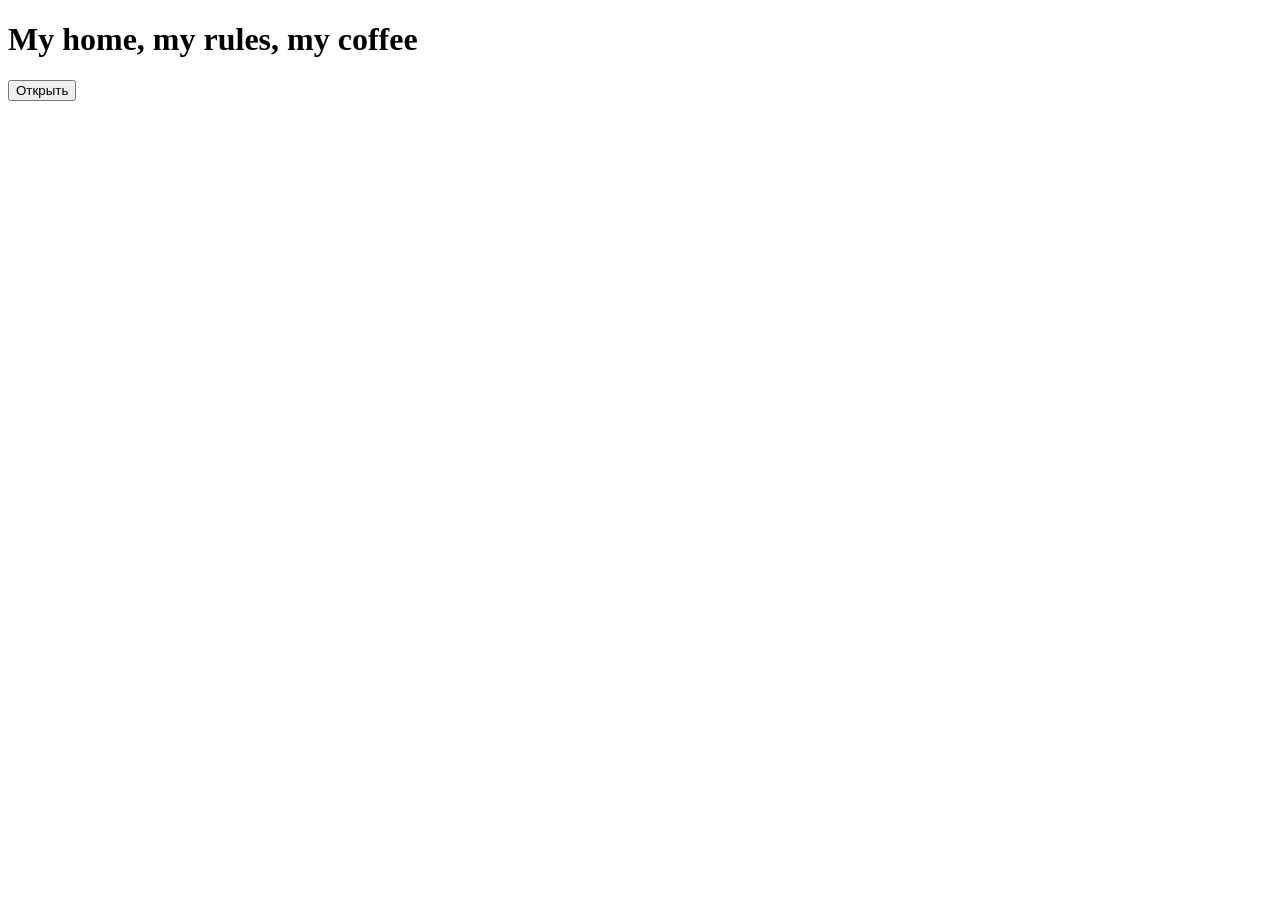
==== web.html @ f2970588 "кнопочка" ====
<!DOCTYPE html>
<html lang="en">
<head>
    <meta charset="UTF-8">
    <meta name="viewport" content="width=device-width, initial-scale=1.0">
    <title>My home, my rules, my coffee</title>
</head>
<body>
    <h1>My home, my rules, my coffee</h1>
    <div class="card" style="min-height: auto;">
        <dialog id="1">
            <p>Всплывающее окно</p>
            <button id="close">Закрыть</button>
        </dialog>
        <button id="open">Открыть</button>
        <script>
            const dialog = document.getElementById('1');
            document.getElementById('open').addEventListener('click', () => dialog.showModal());
            document.getElementById('close').addEventListener('click', () => dialog.close());
        </script>
    </div>
</body>
</html>
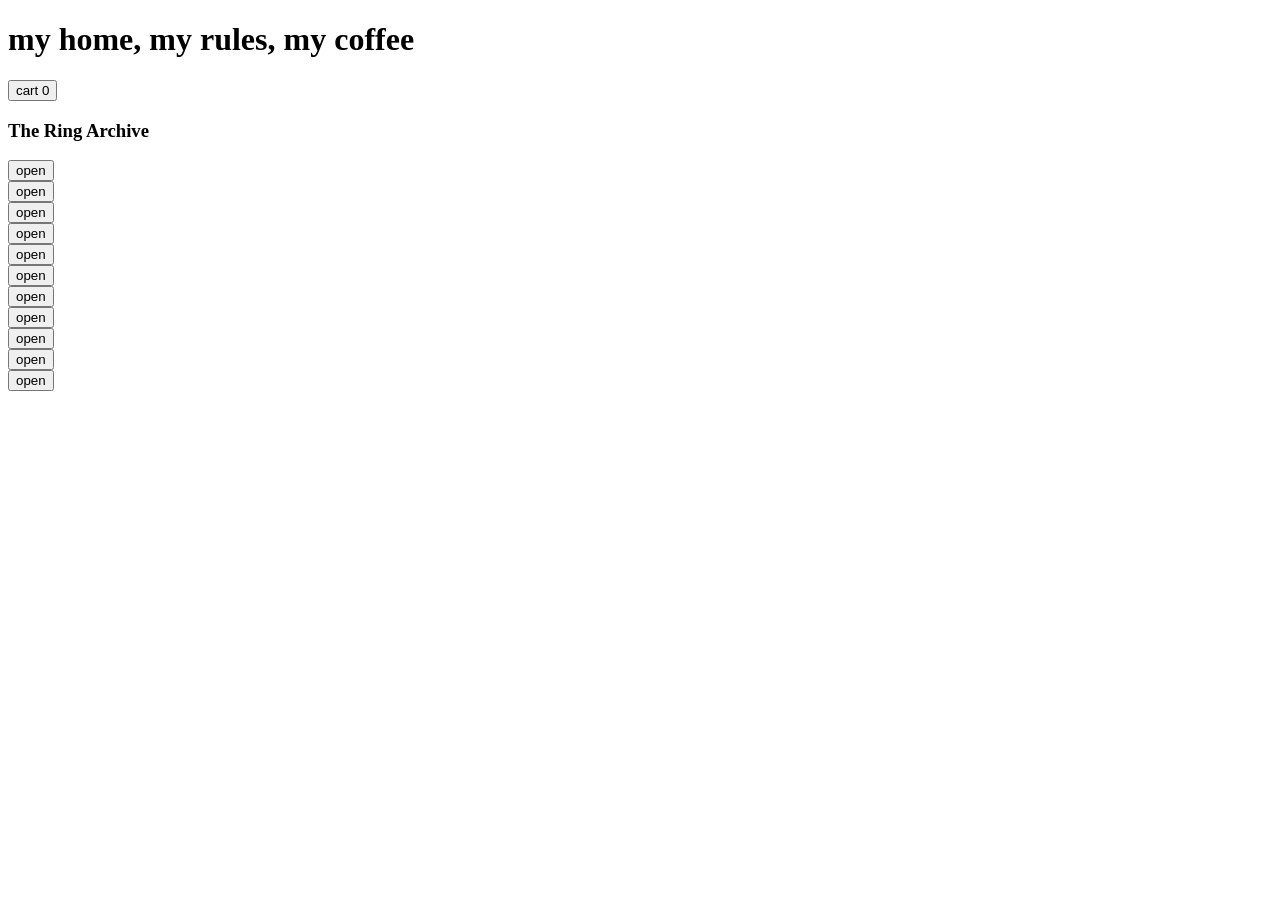
==== commit 32f07d47: "11 карточек товара + функционал открытия и закрытия в script.js" ====
--- a/web.html
+++ b/web.html
@@ -3,21 +3,149 @@
 <head>
     <meta charset="UTF-8">
     <meta name="viewport" content="width=device-width, initial-scale=1.0">
-    <title>My home, my rules, my coffee</title>
+    <title>my home, my rules, my coffee</title>
 </head>
 <body>
-    <h1>My home, my rules, my coffee</h1>
-    <div class="card" style="min-height: auto;">
-        <dialog id="1">
-            <p>Всплывающее окно</p>
-            <button id="close">Закрыть</button>
-        </dialog>
-        <button id="open">Открыть</button>
-        <script>
-            const dialog = document.getElementById('1');
-            document.getElementById('open').addEventListener('click', () => dialog.showModal());
-            document.getElementById('close').addEventListener('click', () => dialog.close());
-        </script>
-    </div>
+    <header>
+        <h1>my home, my rules, my coffee</h1>
+        <button class="header_CartButton" type="button" id="openCartButton">
+            cart <span class="header_CartCount" id="CartCount">0</span>
+        </button>
+    </header>
+    <main class="catalog">
+        <article class="card" style="min-height: auto;">
+            <h3>The Ring Archive</h3>
+            <dialog id="1">
+                <h3>The Ring Archive</h3>
+                <p>A set of 12 large‑format matte sheets with newspaper‑style graphics.</p>
+                <button class="close" type="button">close</button>
+            </dialog>
+            <button class="open">open</button>
+        </article>
+        <article class="card" style="min-height: auto;">
+            <dialog id="2">
+                <h3>Ceramic tiles</h3>
+                <p>Ceramic tiles with traditional ethnic patterns in terracotta, azure, and coffee shades.</p>
+                <button class="close">close</button>
+            </dialog>
+            <button class="open">open</button>
+        </article>
+        <article class="card" style="min-height: auto;">
+            <dialog id="3">
+                <h3>Desk lamp Robi</h3>
+                <!-- https://seletti.ru/product/nastolnaya-lampa-robi-09020 -->
+                <p>Personal reflections, doubts, and hesitations inherent in human nature become tangible and real. The light from the lamp creates a bright aura around the body’s outline, so perfect that it seems alive.</p>
+                <button class="close">close</button>
+            </dialog>
+            <button class="open">open</button>
+        </article>
+        <article class="card" style="min-height: auto;">
+            <dialog id="4">
+                <h3>Smart LED</h3>
+                <!-- https://store.yeelight.com/blogs/everything-about-lights/android-central-yeelight-now-makes-nanoleaf-style-led-light-panels-and-theyre-just-99 -->
+                <p>Transform your space into a living cinematic scene with these modular Smart LED Light Panels. Designed for complete creative control, these interlocking panels easily affix to your wall in any custom configuration.</p>
+                <button class="close">close</button>
+            </dialog>
+            <button class="open">open</button>
+        </article>
+        <article class="card" style="min-height: auto;">
+            <dialog id="5">
+                <h3>Tereo Tall Vase</h3>
+                <!-- https://fermliving.com/products/tereo-tall-vase-h27-off-white-speckle -->
+                <p>The Tereo Vase is made from ceramic with hand-shaped openings edged with a texture that recalls torn paper. Drawn from the principles of Ikebana, it is designed to hold individual stems in deliberate compositions – a vessel for flowers that holds its own when left empty.</p>
+                <button class="close">close</button>
+            </dialog>
+            <button class="open">open</button>
+        </article>
+        <article class="card" style="min-height: auto;">
+            <dialog id="6">
+                <h3>Flow Jug</h3>
+                <!-- https://fermliving.com/products/flow-jug-black -->
+                <p>Flow is a series of perfectly imperfect tableware made to modern sensibilities using traditional craftsmanship techniques. All the items are detailed with a semi-matte glaze for a unique expression. The simple, clean lines of the jug are offset with a distinctive elongated handle that makes a strong style statement on any table setting.</p>
+                <button class="close">close</button>
+            </dialog>
+            <button class="open">open</button>
+        </article>
+        <article class="card" style="min-height: auto;">
+            <dialog id="7">
+                <h3>4 Large Gobelets | Winter Set</h3>
+                <!-- https://www.maisonbalzac.com/products/4-gobelets -->
+                <p>These four drinking tumblers are each hand crafted from a mix of teal, azure, green and clear borosilicate glass. A timeless design for everyday and special occasions alike, each tumbler adds extraordinary pleasure to the simple act of sipping your favourite drink.</p>
+                <button class="close">close</button>
+            </dialog>
+            <button class="open">open</button>
+        </article>
+        <article class="card" style="min-height: auto;">
+            <dialog id="8">
+                <h3>Flow Bowl - Small</h3> <!--Black-->
+                <!-- https://fermliving.com/products/flow-bowl-black-small -->
+                <p>Flow is a series of perfectly imperfect tableware made to modern sensibilities using traditional craftsmanship techniques. All the items are detailed with a semi-matte glaze for a unique expression. This small bowl is as perfect for serving snacks or desserts, as it is used as a catch-all on a desk or dressing table for small items such as keys or jewellery. </p>
+                <button class="close">close</button>
+            </dialog>
+            <button class="open">open</button>
+        </article>
+        <article class="card" style="min-height: auto;">
+            <dialog id="9">
+                <h3>Flow Bowl - Small</h3> <!--White-->
+                <!-- https://fermliving.com/products/flow-bowl-off-white-speckle-small -->
+                <p>Flow is a series of perfectly imperfect tableware made to modern sensibilities using traditional craftsmanship techniques. All the items are glazed to achieve a unique expression. This small bowl is as perfect for serving snacks or desserts, as it is used as a catch-all on a desk or dressing table for small items such as keys or jewellery.</p>
+                <button class="close">close</button>
+            </dialog>
+            <button class="open">open</button>
+        </article>
+        <article class="card" style="min-height: auto;">
+            <dialog id="10">
+                <h3>Deep Sekki Bowl</h3>
+                <!-- https://lab-des.com/catalog/chashi-i-miski/tarelka-glubokaya-sekki-bowl/ -->
+                <p>The deep Ferm Living Sekki Bowl reinterprets the design of traditional Japanese ceramic tableware. The simple, rounded shape of the bowl makes it a versatile item suitable for both everyday and festive table settings. The stable base creates the impression that the bowl is floating above the table.</p>
+                <button class="close">close</button>
+            </dialog>
+            <button class="open">open</button>
+        </article>
+        <article class="card" style="min-height: auto;">
+            <dialog id="11">
+                <h3>Poster</h3>
+                <!-- https://www.chungkong.nl/no835-chungking-express-minimal-movie-poster/ -->
+                <p>The deep Ferm Living Sekki Bowl reinterprets the design of traditional Japanese ceramic tableware. The simple, rounded shape of the bowl makes it a versatile item suitable for both everyday and festive table settings. The stable base creates the impression that the bowl is floating above the table.</p>
+                <button class="close">close</button>
+            </dialog>
+            <button class="open">open</button>
+        </article>
+    </main>
+    <dialog class="cart" id="CartDialog">
+        <h2 class="CartTitle">cart</h2>
+        <ul class="CartList" id="CartList"></ul>
+        <p class="CartTotal">total: <strong id="CartTotal">0</strong> €</p>
+        <div class="CartActions">
+            <button type="button" class="button button--primary" id="checkoutButton">make an order</button>
+            <button type="button" class="button" id="closeCartButton">close</button>
+        </div>
+    </dialog>
+    <dialog class="order" id="OrderDialog">
+        <h2 class="OrderTitle">make an order</h2>
+        <form class="OrderForm" id="OrderForm" novalidate>
+            <label class="OrderField">
+                <span>name</span>
+                <input type="text" name="firstName" required>
+            </label>
+            <label class="OrderField">
+                <span>surname</span>
+                <input type="text" name="lastName" required>
+            </label>
+            <label class="OrderField">
+                <span>delivery arddess</span>
+                <input type="text" name="address" required>
+            </label>
+            <label class="OrderField">
+                <span>contact phone</span>
+                <input type="tel" name="phone" required>
+            </label>
+            <div class="OrderActions">
+                <button type="submit" class="button button--primary">Создать заказ</button>
+                <button type="button" class="button" id="cancelOrderButton">Отмена</button>
+            </div>
+        </form>
+    </dialog>
+    <script src="script.js"></script>
 </body>
 </html>
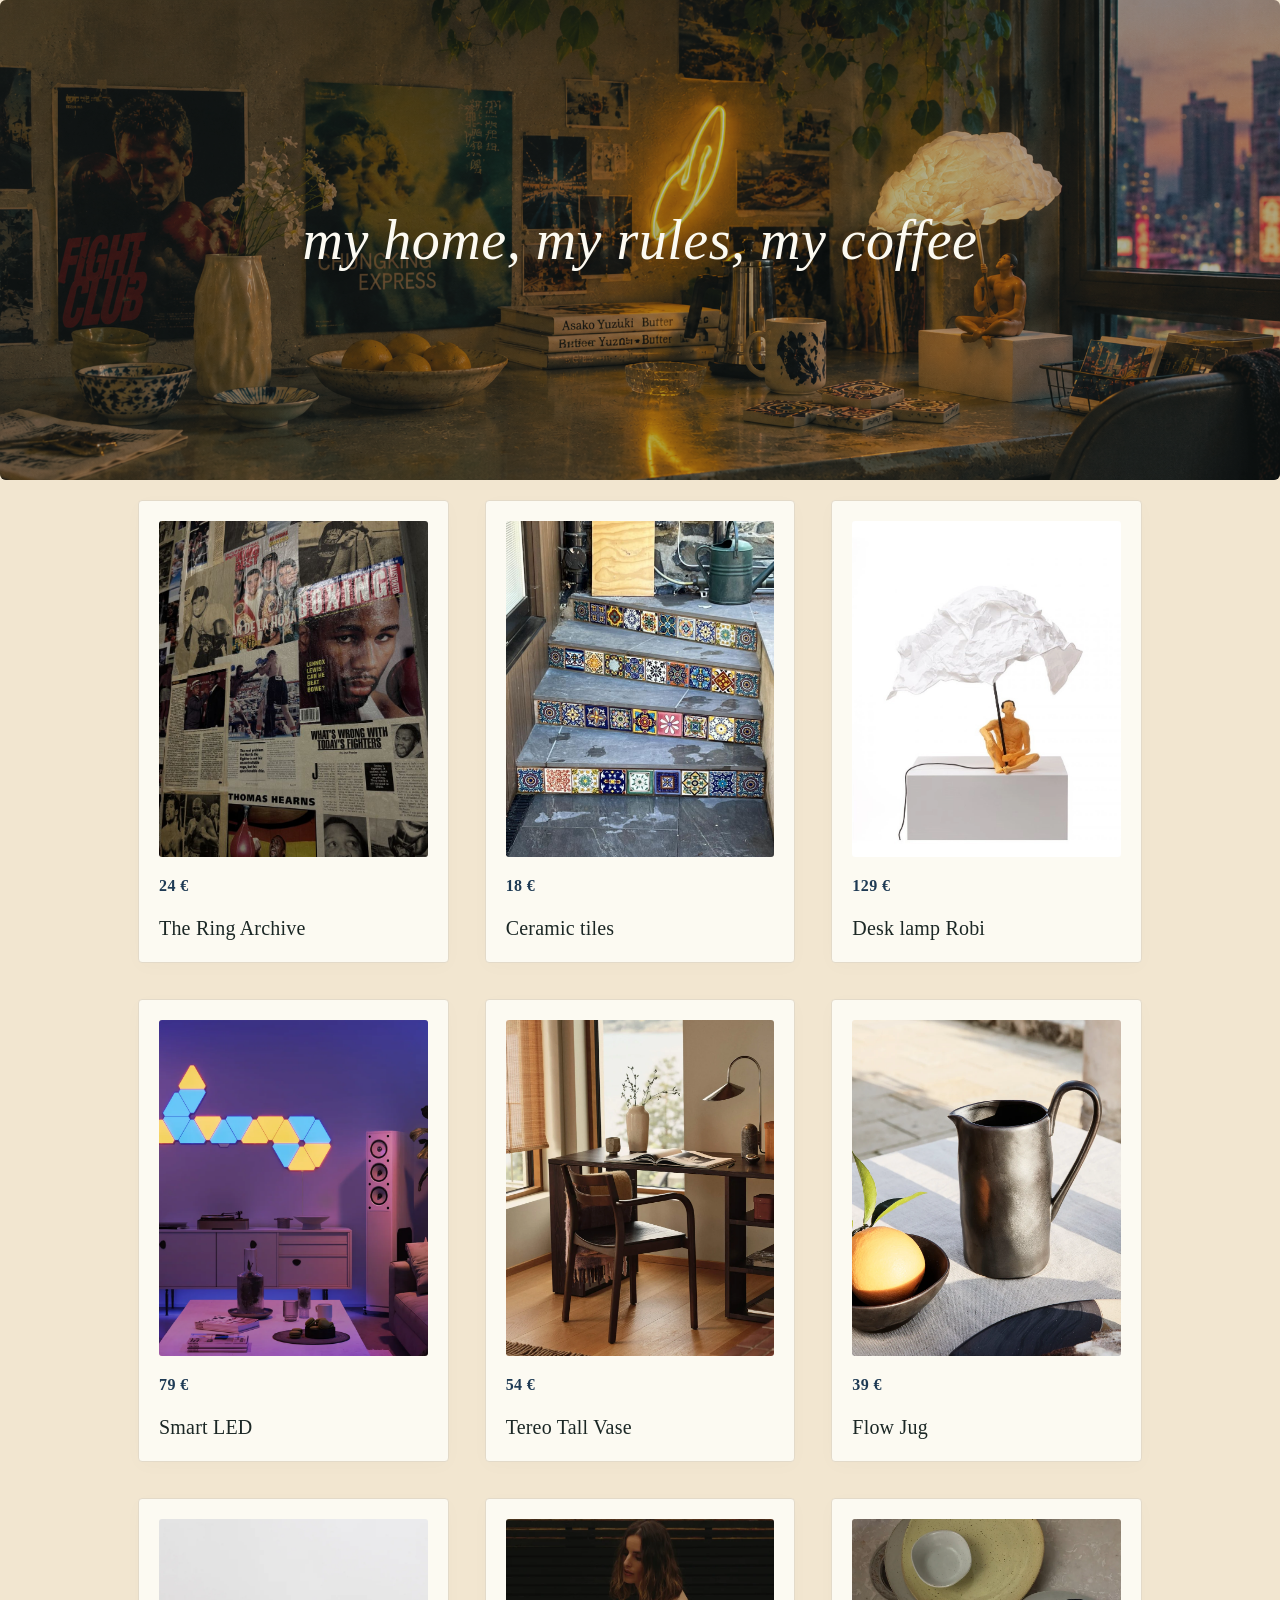
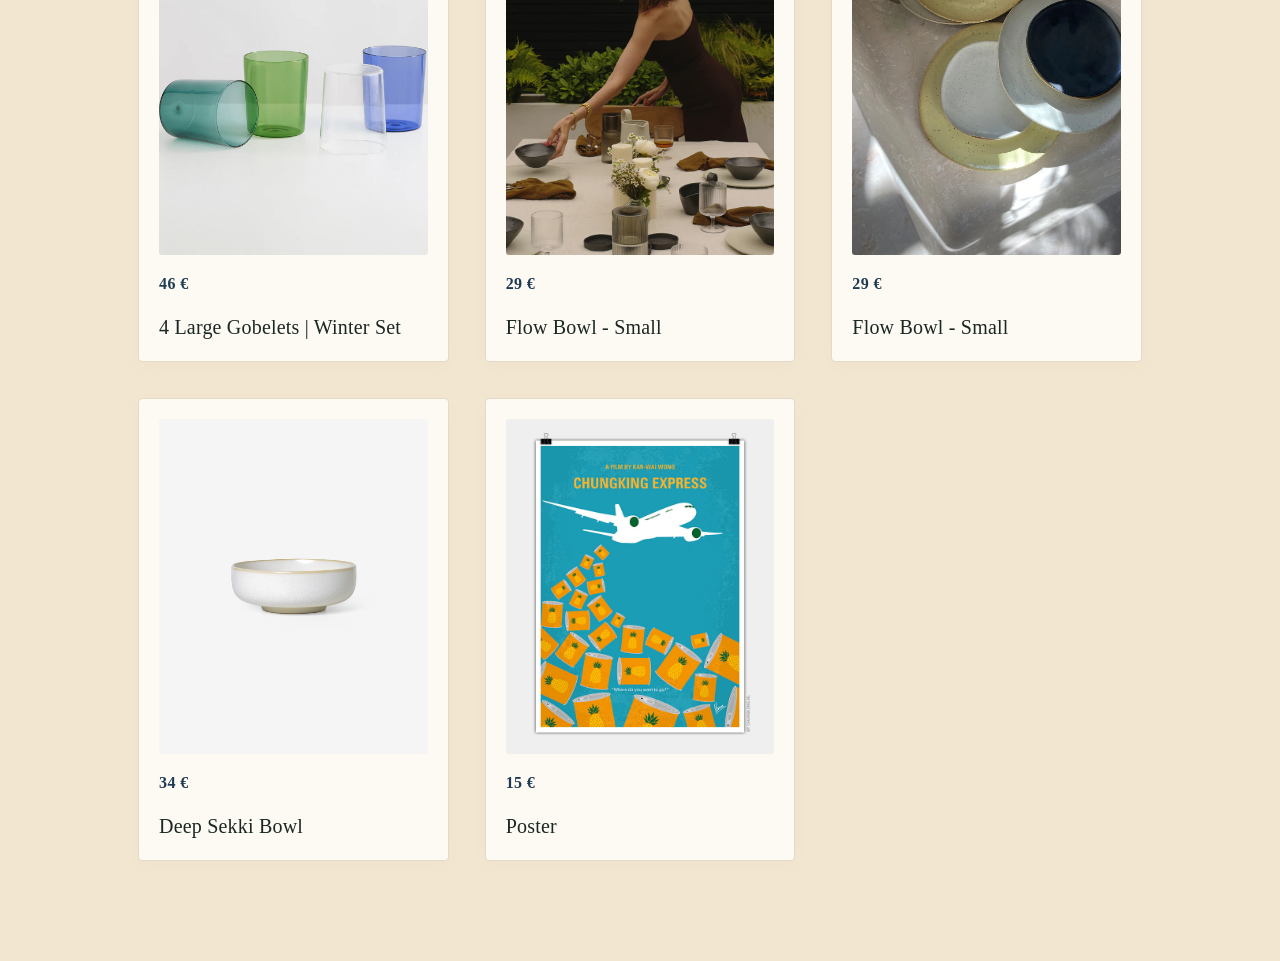
==== commit acd0554f: "крутейший дизайн" ====
--- a/web.html
+++ b/web.html
@@ -4,112 +4,123 @@
     <meta charset="UTF-8">
     <meta name="viewport" content="width=device-width, initial-scale=1.0">
     <title>my home, my rules, my coffee</title>
+    <link rel="stylesheet" href="css/style.css">
 </head>
 <body>
-    <header>
-        <h1>my home, my rules, my coffee</h1>
+    <header class="hero">
         <button class="header_CartButton" type="button" id="openCartButton">
             cart <span class="header_CartCount" id="CartCount">0</span>
         </button>
-    </header>
+    <h1 class="HeroTitle">my home, my rules, my coffee</h1>
+</header>
     <main class="catalog">
         <article class="card" style="min-height: auto;">
+            <img class="CardImage" src="the_ring_archive.jpg" alt="The Ring Archive">
+            <p class="CardPrice">24 €</p>
             <h3>The Ring Archive</h3>
             <dialog id="1">
                 <h3>The Ring Archive</h3>
                 <p>A set of 12 large‑format matte sheets with newspaper‑style graphics.</p>
-                <button class="close" type="button">close</button>
             </dialog>
-            <button class="open">open</button>
         </article>
         <article class="card" style="min-height: auto;">
+            <img class="CardImage" src="ceramic_tiles.jpg" alt="Ceramic tiles">
+            <p class="CardPrice">18 €</p>
+            <h3>Ceramic tiles</h3>
             <dialog id="2">
                 <h3>Ceramic tiles</h3>
                 <p>Ceramic tiles with traditional ethnic patterns in terracotta, azure, and coffee shades.</p>
-                <button class="close">close</button>
             </dialog>
-            <button class="open">open</button>
         </article>
         <article class="card" style="min-height: auto;">
+            <img class="CardImage" src="desk_lamp_Robi.webp" alt="Desk lamp Robi">
+            <p class="CardPrice">129 €</p>
+            <h3>Desk lamp Robi</h3>
             <dialog id="3">
                 <h3>Desk lamp Robi</h3>
                 <!-- https://seletti.ru/product/nastolnaya-lampa-robi-09020 -->
                 <p>Personal reflections, doubts, and hesitations inherent in human nature become tangible and real. The light from the lamp creates a bright aura around the body’s outline, so perfect that it seems alive.</p>
-                <button class="close">close</button>
             </dialog>
-            <button class="open">open</button>
         </article>
         <article class="card" style="min-height: auto;">
+            <img class="CardImage" src="smart_LED.webp" alt="Smart LED">
+            <p class="CardPrice">79 €</p>
+            <h3>Smart LED</h3>
             <dialog id="4">
                 <h3>Smart LED</h3>
                 <!-- https://store.yeelight.com/blogs/everything-about-lights/android-central-yeelight-now-makes-nanoleaf-style-led-light-panels-and-theyre-just-99 -->
                 <p>Transform your space into a living cinematic scene with these modular Smart LED Light Panels. Designed for complete creative control, these interlocking panels easily affix to your wall in any custom configuration.</p>
-                <button class="close">close</button>
             </dialog>
-            <button class="open">open</button>
         </article>
         <article class="card" style="min-height: auto;">
+            <img class="CardImage" src="tereo_tall_vase_2.webp" alt="Tereo Tall Vase">
+            <p class="CardPrice">54 €</p>
+            <h3>Tereo Tall Vase</h3>
             <dialog id="5">
                 <h3>Tereo Tall Vase</h3>
                 <!-- https://fermliving.com/products/tereo-tall-vase-h27-off-white-speckle -->
                 <p>The Tereo Vase is made from ceramic with hand-shaped openings edged with a texture that recalls torn paper. Drawn from the principles of Ikebana, it is designed to hold individual stems in deliberate compositions – a vessel for flowers that holds its own when left empty.</p>
-                <button class="close">close</button>
             </dialog>
-            <button class="open">open</button>
         </article>
         <article class="card" style="min-height: auto;">
+            <img class="CardImage" src="flow_jug.webp" alt="Flow Jug">
+            <p class="CardPrice">39 €</p>
+            <h3>Flow Jug</h3>
             <dialog id="6">
                 <h3>Flow Jug</h3>
                 <!-- https://fermliving.com/products/flow-jug-black -->
                 <p>Flow is a series of perfectly imperfect tableware made to modern sensibilities using traditional craftsmanship techniques. All the items are detailed with a semi-matte glaze for a unique expression. The simple, clean lines of the jug are offset with a distinctive elongated handle that makes a strong style statement on any table setting.</p>
-                <button class="close">close</button>
             </dialog>
-            <button class="open">open</button>
         </article>
         <article class="card" style="min-height: auto;">
+            <img class="CardImage" src="4_Large_Gobelets_Winter_Set.webp" alt="4 Large Gobelets | Winter Set">
+            <p class="CardPrice">46 €</p>
+            <h3>4 Large Gobelets | Winter Set</h3>
             <dialog id="7">
                 <h3>4 Large Gobelets | Winter Set</h3>
                 <!-- https://www.maisonbalzac.com/products/4-gobelets -->
                 <p>These four drinking tumblers are each hand crafted from a mix of teal, azure, green and clear borosilicate glass. A timeless design for everyday and special occasions alike, each tumbler adds extraordinary pleasure to the simple act of sipping your favourite drink.</p>
-                <button class="close">close</button>
             </dialog>
-            <button class="open">open</button>
         </article>
         <article class="card" style="min-height: auto;">
+            <img class="CardImage" src="flow_black_bowl_small_2.webp" alt="Flow Black Bowl - Small">
+            <p class="CardPrice">29 €</p>
+            <h3>Flow Bowl - Small</h3>
             <dialog id="8">
                 <h3>Flow Bowl - Small</h3> <!--Black-->
                 <!-- https://fermliving.com/products/flow-bowl-black-small -->
                 <p>Flow is a series of perfectly imperfect tableware made to modern sensibilities using traditional craftsmanship techniques. All the items are detailed with a semi-matte glaze for a unique expression. This small bowl is as perfect for serving snacks or desserts, as it is used as a catch-all on a desk or dressing table for small items such as keys or jewellery. </p>
-                <button class="close">close</button>
             </dialog>
-            <button class="open">open</button>
         </article>
         <article class="card" style="min-height: auto;">
+            <img class="CardImage" src="flow_white_bowl_small_2.webp" alt="Flow White Bowl - Small">
+            <p class="CardPrice">29 €</p>
+            <h3>Flow Bowl - Small</h3>
             <dialog id="9">
                 <h3>Flow Bowl - Small</h3> <!--White-->
                 <!-- https://fermliving.com/products/flow-bowl-off-white-speckle-small -->
                 <p>Flow is a series of perfectly imperfect tableware made to modern sensibilities using traditional craftsmanship techniques. All the items are glazed to achieve a unique expression. This small bowl is as perfect for serving snacks or desserts, as it is used as a catch-all on a desk or dressing table for small items such as keys or jewellery.</p>
-                <button class="close">close</button>
             </dialog>
-            <button class="open">open</button>
         </article>
         <article class="card" style="min-height: auto;">
+            <img class="CardImage" src="deep_sekki_bowl.jpg" alt="Deep Sekki Bowl">
+            <p class="CardPrice">34 €</p>
+            <h3>Deep Sekki Bowl</h3>
             <dialog id="10">
                 <h3>Deep Sekki Bowl</h3>
                 <!-- https://lab-des.com/catalog/chashi-i-miski/tarelka-glubokaya-sekki-bowl/ -->
                 <p>The deep Ferm Living Sekki Bowl reinterprets the design of traditional Japanese ceramic tableware. The simple, rounded shape of the bowl makes it a versatile item suitable for both everyday and festive table settings. The stable base creates the impression that the bowl is floating above the table.</p>
-                <button class="close">close</button>
             </dialog>
-            <button class="open">open</button>
         </article>
         <article class="card" style="min-height: auto;">
+            <img class="CardImage" src="poster.jpg" alt="Poster">
+            <p class="CardPrice">15 €</p>
+            <h3>Poster</h3>
             <dialog id="11">
                 <h3>Poster</h3>
                 <!-- https://www.chungkong.nl/no835-chungking-express-minimal-movie-poster/ -->
                 <p>The deep Ferm Living Sekki Bowl reinterprets the design of traditional Japanese ceramic tableware. The simple, rounded shape of the bowl makes it a versatile item suitable for both everyday and festive table settings. The stable base creates the impression that the bowl is floating above the table.</p>
-                <button class="close">close</button>
             </dialog>
-            <button class="open">open</button>
         </article>
     </main>
     <dialog class="cart" id="CartDialog">
--- a/css/style.css
+++ b/css/style.css
@@ -0,0 +1,248 @@
+:root {
+    --bg:       #f2e6d0;
+    --card:     #fcfaf2;
+    --ink:      #1b2725;
+    --muted:    #55756c;
+    --accent:   #e89d43;
+    --accent-2: #1e3a54;
+    --danger:   #bd3a3a;
+    --line:     #e3dac9;
+}
+
+* {
+    box-sizing: border-box;
+}
+
+body {
+    margin: 0;
+    padding: 0;
+    font-family: "Garamond", Georgia, serif;
+    font-size: 17px;
+    line-height: 1.65;
+    background: var(--bg);
+    color: var(--ink);
+    -webkit-font-smoothing: antialiased;
+    letter-spacing: 0.2px;
+}
+
+.hero {
+    position: relative;
+    min-height: 480px;
+    display: flex;
+    align-items: center;
+    justify-content: center;
+    padding: 40px 48px;
+    background-image: url("cover.png");
+    background-size: cover;
+    background-position: center;
+    background-repeat: no-repeat;
+    border-radius: 6px;
+    overflow: hidden;
+}
+.hero::before {
+    content: "";
+    position: absolute;
+    inset: 0;
+    background: rgba(27, 39, 37, 0.35);
+    z-index: 1;
+}
+
+.HeroTitle {
+    position: relative;
+    z-index: 2;
+    margin: 0;
+    font-size: clamp(28px, 5vw, 56px);
+    font-weight: 400;
+    font-style: italic;
+    color: var(--card);
+    text-align: center;
+    text-shadow: 0 4px 20px rgba(0, 0, 0, 0.35);
+    letter-spacing: 0.5px;
+}
+
+.header_CartButton {
+    position: absolute;
+    top: 400px;
+    left: 1300px;
+    z-index: 2;
+
+    display: inline-flex;
+    align-items: center;
+    gap: 10px;
+    padding: 12px 28px;
+    border: 1px solid rgba(252, 250, 242, 0.6);
+    border-radius: 4px;
+    background: rgba(27, 39, 37, 0.35);
+    backdrop-filter: blur(6px);
+    color: var(--card);
+    font: inherit;
+    font-size: 15px;
+    cursor: pointer;
+    transition: all .3s ease;
+}
+
+.header_CartButton:hover {
+    background: var(--accent);
+    border-color: var(--accent);
+    color: var(--card);
+}
+
+.header_CartCount {
+    display: inline-block;
+    padding: 2px 8px;
+    border-radius: 2px;
+    background: var(--accent);
+    color: var(--card);
+    font-weight: bold;
+    font-size: 13px;
+}
+
+.header_CartButton:hover .header_CartCount {
+    background: var(--card);
+    color: var(--accent);
+}
+
+
+.catalog {
+    display: grid;
+    grid-template-columns: repeat(auto-fill, minmax(280px, 1fr));
+    gap: 36px;
+    max-width: 1100px;
+    margin: 0 auto;
+    padding: 20px 48px 100px;
+}
+
+
+.card {
+    display: flex;
+    flex-direction: column;
+    gap: 16px;
+    padding: 20px;
+    background: var(--card);
+    border: 1px solid var(--line);
+    border-radius: 4px;
+    cursor: pointer;
+    transition: all .4s cubic-bezier(0.16, 1, 0.3, 1);
+    position: relative;
+    box-shadow: 0 4px 20px rgba(27, 39, 37, 0.02);
+}
+
+.card:hover {
+    border-color: var(--muted);
+    box-shadow: 0 20px 40px rgba(85, 117, 108, 0.2);
+}
+
+.card h3 {
+    margin: 0;
+    font-size: 20px;
+    font-weight: 400;
+    color: var(--ink);
+    line-height: 1.35;
+}
+
+
+.CardImage {
+    display: block;
+    width: 100%;
+    aspect-ratio: 4 / 5;
+    object-fit: cover;
+    border-radius: 3px;
+    background: var(--line);
+}
+
+
+.CardPrice {
+    margin: 0;
+    font-size: 16px;
+    font-weight: bold;
+    color: var(--accent-2);
+    letter-spacing: 0.4px;
+}
+
+dialog {
+    width: min(500px, 92vw);
+    padding: 40px;
+    border: none;
+    border-radius: 6px;
+    background: var(--card);
+    color: var(--ink);
+    font-family: inherit;
+    box-shadow: 0 30px 80px rgba(27, 39, 37, 0.15);
+}
+
+dialog::backdrop {
+    background: rgba(242, 230, 208, 0.7); 
+    backdrop-filter: blur(5px);
+}
+
+dialog h3 {
+    margin: 0 0 16px;
+    font-size: 24px;
+    font-weight: 400;
+    color: var(--accent-2);
+}
+
+dialog p {
+    margin: 0 0 32px;
+    color: var(--ink);
+    opacity: 0.8;
+    font-size: 16px;
+}
+
+
+.button {
+    padding: 12px 26px;
+    border: 1px solid var(--muted);
+    border-radius: 4px;
+    background: transparent;
+    color: var(--muted);
+    font: inherit;
+    font-size: 15px;
+    cursor: pointer;
+    transition: all .25s ease;
+}
+
+.button:hover {
+    border-color: var(--ink);
+    color: var(--ink);
+}
+
+.button--primary {
+    background: var(--accent-2);
+    border-color: var(--accent-2);
+    color: var(--card);
+}
+
+.button--primary:hover {
+    background: var(--danger);
+    border-color: var(--danger);
+    color: var(--card);
+    box-shadow: 0 8px 20px rgba(189, 58, 58, 0.25);
+}
+
+
+.OrderField span {
+    font-family: sans-serif;
+    font-size: 11px;
+    font-weight: 600;
+    letter-spacing: 0.8px;
+    text-transform: uppercase;
+    color: var(--muted);
+}
+
+.OrderField input {
+    padding: 12px 16px;
+    border: 1px solid var(--line);
+    border-radius: 4px;
+    background: var(--bg);
+    font: inherit;
+    color: var(--ink);
+    transition: all .25s ease;
+}
+
+.OrderField input:focus {
+    outline: none;
+    border-color: var(--accent);
+    background: #fff;
+    box-shadow: 0 0 0 3px rgba(232, 157, 67, 0.15);
+}
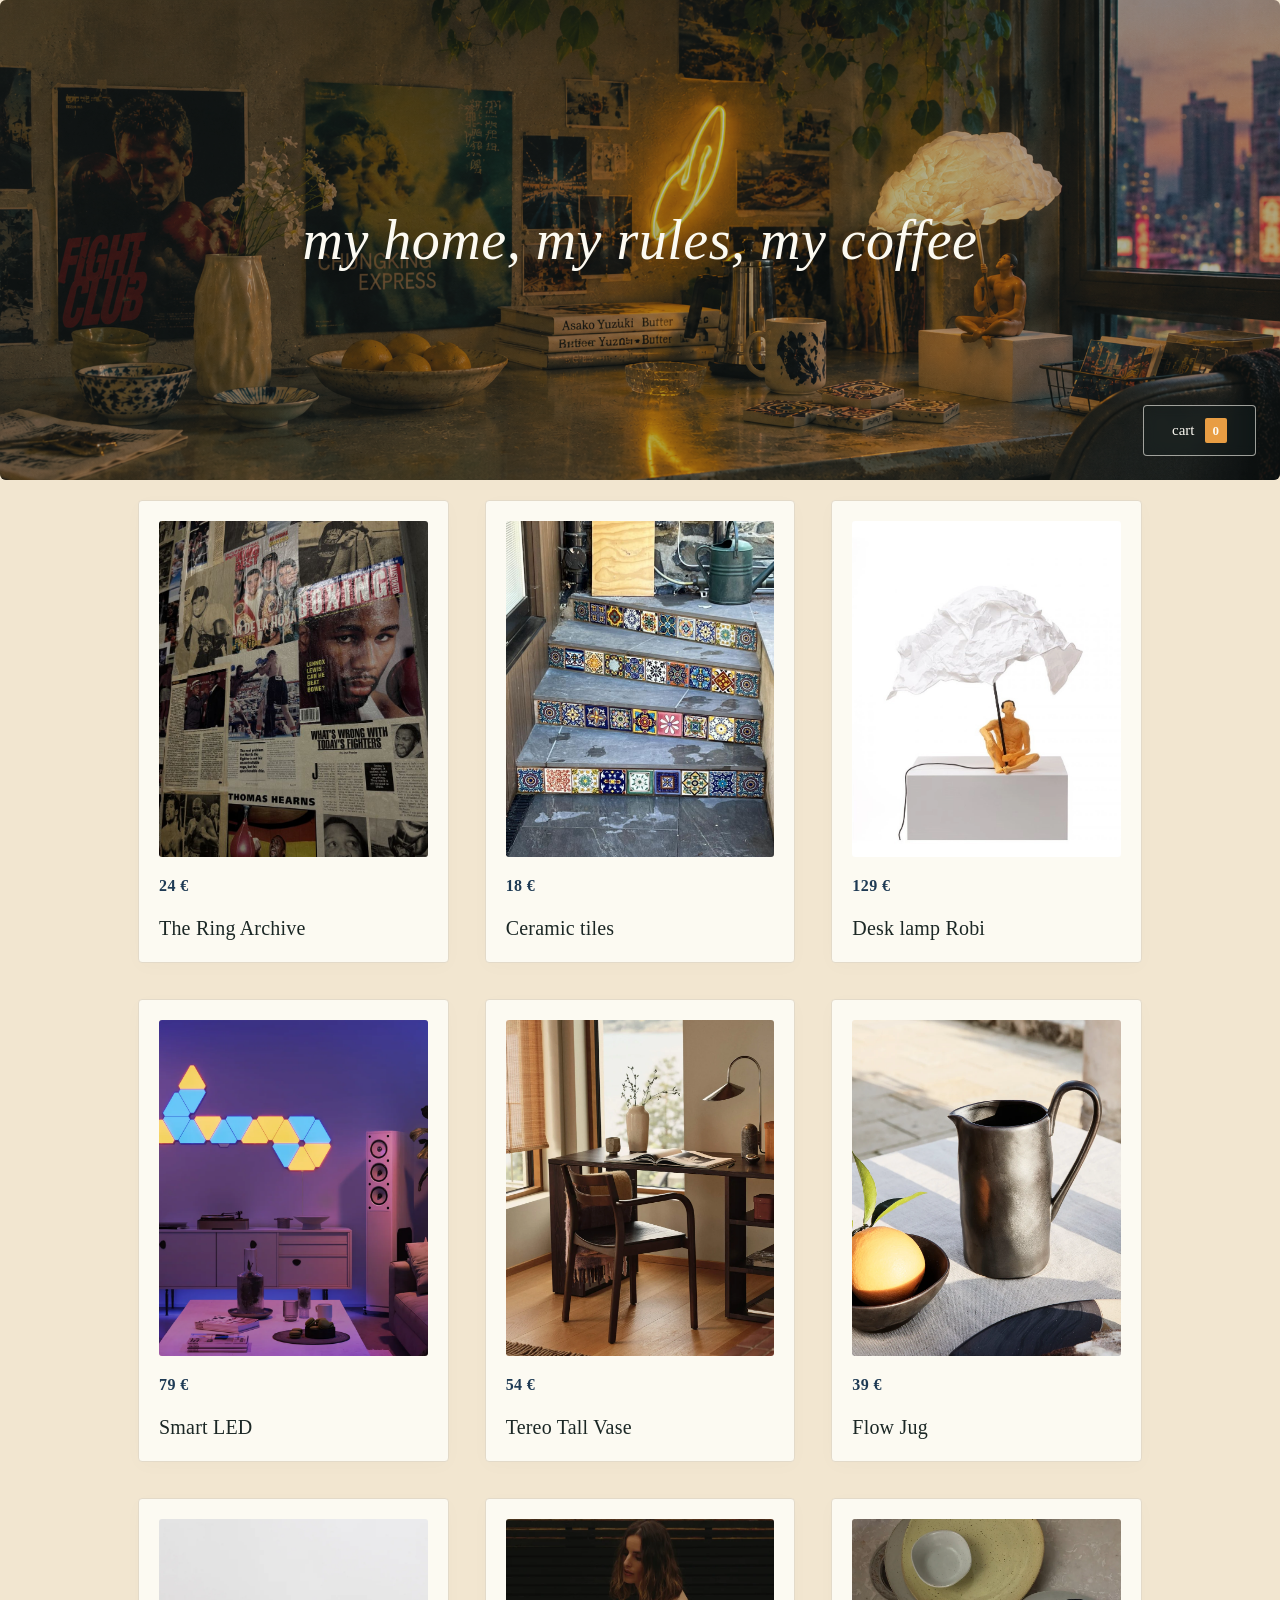
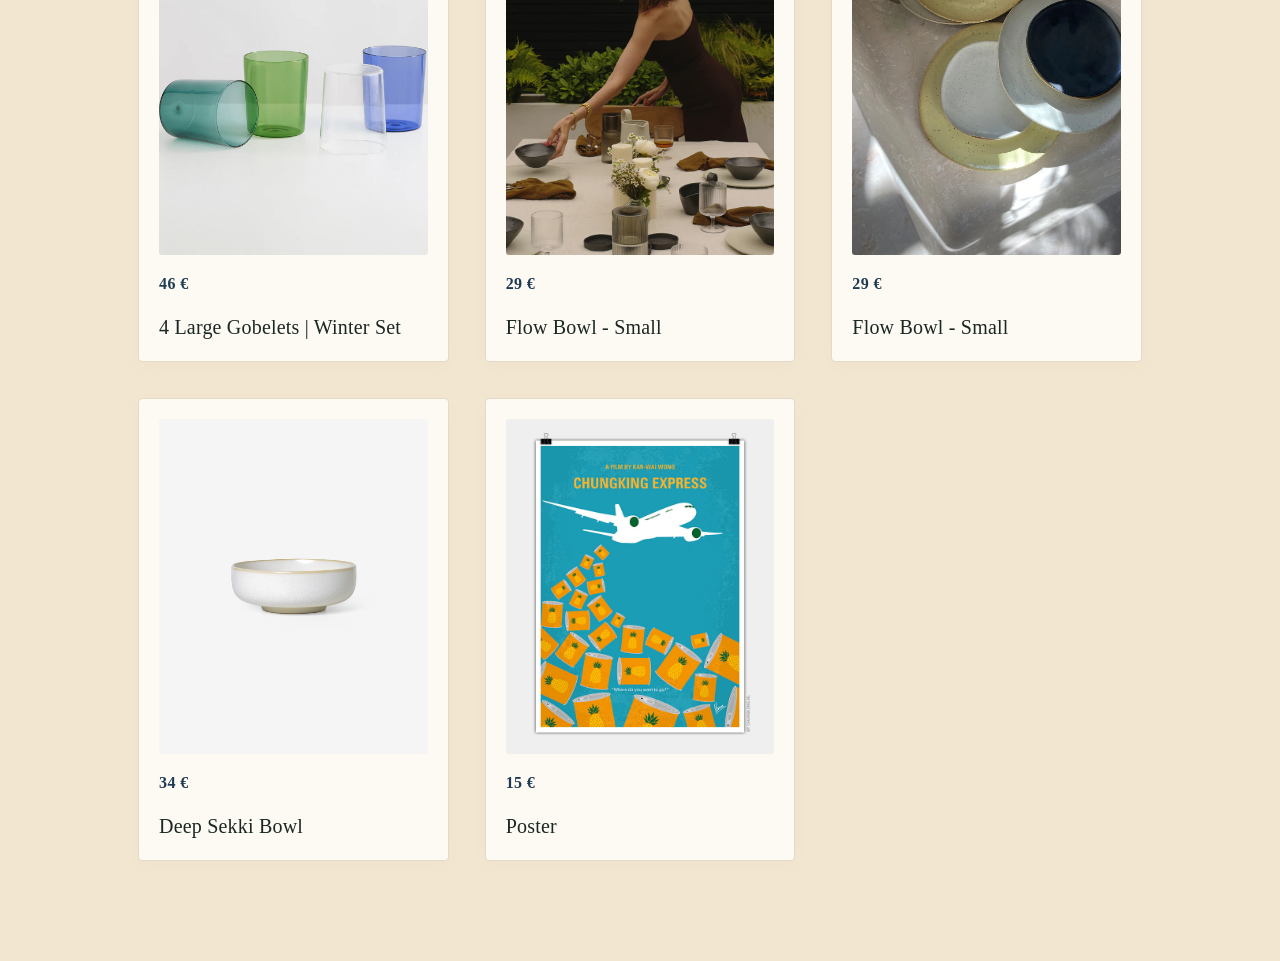
==== commit 334275d7: "Адаптивность + поправлены карточки товаров" ====
--- a/web.html
+++ b/web.html
@@ -19,8 +19,11 @@
             <p class="CardPrice">24 €</p>
             <h3>The Ring Archive</h3>
             <dialog id="1">
+                <img class="DialogImage" src="the_ring_archive.jpg" alt="The Ring Archive">
                 <h3>The Ring Archive</h3>
+                <div class="DialogPrice">24 €  </div>
                 <p>A set of 12 large‑format matte sheets with newspaper‑style graphics.</p>
+                <button class="DialogAdd" type="button">add to cart</button>
             </dialog>
         </article>
         <article class="card" style="min-height: auto;">
@@ -28,8 +31,11 @@
             <p class="CardPrice">18 €</p>
             <h3>Ceramic tiles</h3>
             <dialog id="2">
+                <img class="DialogImage" src="ceramic_tiles.jpg" alt="Ceramic tiles">
                 <h3>Ceramic tiles</h3>
+                <div class="DialogPrice">18 €</div>
                 <p>Ceramic tiles with traditional ethnic patterns in terracotta, azure, and coffee shades.</p>
+                <button class="DialogAdd" type="button">add to cart</button>
             </dialog>
         </article>
         <article class="card" style="min-height: auto;">
@@ -37,9 +43,12 @@
             <p class="CardPrice">129 €</p>
             <h3>Desk lamp Robi</h3>
             <dialog id="3">
+                <img class="DialogImage" src="desk_lamp_Robi.webp" alt="Desk lamp Robi">
                 <h3>Desk lamp Robi</h3>
+                <div class="DialogPrice">129 €</div>
                 <!-- https://seletti.ru/product/nastolnaya-lampa-robi-09020 -->
                 <p>Personal reflections, doubts, and hesitations inherent in human nature become tangible and real. The light from the lamp creates a bright aura around the body’s outline, so perfect that it seems alive.</p>
+                <button class="DialogAdd" type="button">add to cart</button>
             </dialog>
         </article>
         <article class="card" style="min-height: auto;">
@@ -47,9 +56,12 @@
             <p class="CardPrice">79 €</p>
             <h3>Smart LED</h3>
             <dialog id="4">
+                <img class="DialogImage" src="smart_LED.webp" alt="Smart LED">
                 <h3>Smart LED</h3>
+                <div class="DialogPrice">79 €</div>
                 <!-- https://store.yeelight.com/blogs/everything-about-lights/android-central-yeelight-now-makes-nanoleaf-style-led-light-panels-and-theyre-just-99 -->
                 <p>Transform your space into a living cinematic scene with these modular Smart LED Light Panels. Designed for complete creative control, these interlocking panels easily affix to your wall in any custom configuration.</p>
+                <button class="DialogAdd" type="button">add to cart</button>
             </dialog>
         </article>
         <article class="card" style="min-height: auto;">
@@ -57,9 +69,12 @@
             <p class="CardPrice">54 €</p>
             <h3>Tereo Tall Vase</h3>
             <dialog id="5">
+                <img class="DialogImage" src="tereo_tall_vase_2.webp" alt="Tereo Tall Vase">
                 <h3>Tereo Tall Vase</h3>
+                <div class="DialogPrice">54 €</div>
                 <!-- https://fermliving.com/products/tereo-tall-vase-h27-off-white-speckle -->
-                <p>The Tereo Vase is made from ceramic with hand-shaped openings edged with a texture that recalls torn paper. Drawn from the principles of Ikebana, it is designed to hold individual stems in deliberate compositions – a vessel for flowers that holds its own when left empty.</p>
+                <p>The Tereo Vase is made from ceramic with hand-shaped openings edged with a texture that recalls torn paper. Drawn from the principles of Ikebana, it is designed to hold individual stems in deliberate compositions.</p>
+                <button class="DialogAdd" type="button">add to cart</button>
             </dialog>
         </article>
         <article class="card" style="min-height: auto;">
@@ -67,9 +82,12 @@
             <p class="CardPrice">39 €</p>
             <h3>Flow Jug</h3>
             <dialog id="6">
+                <img class="DialogImage" src="flow_jug.webp" alt="Flow Jug">
                 <h3>Flow Jug</h3>
+                <div class="DialogPrice">39 €</div>
                 <!-- https://fermliving.com/products/flow-jug-black -->
-                <p>Flow is a series of perfectly imperfect tableware made to modern sensibilities using traditional craftsmanship techniques. All the items are detailed with a semi-matte glaze for a unique expression. The simple, clean lines of the jug are offset with a distinctive elongated handle that makes a strong style statement on any table setting.</p>
+                <p>Flow is a series of perfectly imperfect tableware made to modern sensibilities using traditional craftsmanship techniques. All the items are detailed with a semi-matte glaze for a unique expression.</p>
+                <button class="DialogAdd" type="button">add to cart</button>
             </dialog>
         </article>
         <article class="card" style="min-height: auto;">
@@ -77,9 +95,12 @@
             <p class="CardPrice">46 €</p>
             <h3>4 Large Gobelets | Winter Set</h3>
             <dialog id="7">
+                <img class="DialogImage" src="4_Large_Gobelets_Winter_Set.webp" alt="4 Large Gobelets | Winter Set">
                 <h3>4 Large Gobelets | Winter Set</h3>
+                <div class="DialogPrice">46 €</div>
                 <!-- https://www.maisonbalzac.com/products/4-gobelets -->
-                <p>These four drinking tumblers are each hand crafted from a mix of teal, azure, green and clear borosilicate glass. A timeless design for everyday and special occasions alike, each tumbler adds extraordinary pleasure to the simple act of sipping your favourite drink.</p>
+                <p>These four drinking tumblers are each hand crafted from a mix of teal, azure, green and clear borosilicate glass. A timeless design for everyday and special occasions.</p>
+                <button class="DialogAdd" type="button">add to cart</button>
             </dialog>
         </article>
         <article class="card" style="min-height: auto;">
@@ -87,9 +108,12 @@
             <p class="CardPrice">29 €</p>
             <h3>Flow Bowl - Small</h3>
             <dialog id="8">
+                <img class="DialogImage" src="flow_black_bowl_small_2.webp" alt="Flow Black Bowl - Small">
                 <h3>Flow Bowl - Small</h3> <!--Black-->
+                <div class="DialogPrice">29 €</div>
                 <!-- https://fermliving.com/products/flow-bowl-black-small -->
-                <p>Flow is a series of perfectly imperfect tableware made to modern sensibilities using traditional craftsmanship techniques. All the items are detailed with a semi-matte glaze for a unique expression. This small bowl is as perfect for serving snacks or desserts, as it is used as a catch-all on a desk or dressing table for small items such as keys or jewellery. </p>
+                <p>Flow is a series of perfectly imperfect tableware made to modern sensibilities using traditional craftsmanship techniques. All the items are detailed with a semi-matte glaze for a unique expression.</p>
+                <button class="DialogAdd" type="button">add to cart</button>
             </dialog>
         </article>
         <article class="card" style="min-height: auto;">
@@ -97,9 +121,12 @@
             <p class="CardPrice">29 €</p>
             <h3>Flow Bowl - Small</h3>
             <dialog id="9">
+                <img class="DialogImage" src="flow_white_bowl_small_2.webp" alt="Flow White Bowl - Small">
                 <h3>Flow Bowl - Small</h3> <!--White-->
+                <div class="DialogPrice">29 €</div>
                 <!-- https://fermliving.com/products/flow-bowl-off-white-speckle-small -->
-                <p>Flow is a series of perfectly imperfect tableware made to modern sensibilities using traditional craftsmanship techniques. All the items are glazed to achieve a unique expression. This small bowl is as perfect for serving snacks or desserts, as it is used as a catch-all on a desk or dressing table for small items such as keys or jewellery.</p>
+                <p>Flow is a series of perfectly imperfect tableware made to modern sensibilities using traditional craftsmanship techniques. All the items are glazed to achieve a unique expression.</p>
+                <button class="DialogAdd" type="button">add to cart</button>
             </dialog>
         </article>
         <article class="card" style="min-height: auto;">
@@ -107,9 +134,12 @@
             <p class="CardPrice">34 €</p>
             <h3>Deep Sekki Bowl</h3>
             <dialog id="10">
+                <img class="DialogImage" src="deep_sekki_bowl.jpg" alt="Deep Sekki Bowl">
                 <h3>Deep Sekki Bowl</h3>
+                <div class="DialogPrice">34 €</div>
                 <!-- https://lab-des.com/catalog/chashi-i-miski/tarelka-glubokaya-sekki-bowl/ -->
-                <p>The deep Ferm Living Sekki Bowl reinterprets the design of traditional Japanese ceramic tableware. The simple, rounded shape of the bowl makes it a versatile item suitable for both everyday and festive table settings. The stable base creates the impression that the bowl is floating above the table.</p>
+                <p>The deep Ferm Living Sekki Bowl reinterprets the design of traditional Japanese ceramic tableware. The simple, rounded shape of the bowl makes it a versatile item suitable for both everyday and festive table settings.</p>
+                <button class="DialogAdd" type="button">add to cart</button>
             </dialog>
         </article>
         <article class="card" style="min-height: auto;">
@@ -117,9 +147,12 @@
             <p class="CardPrice">15 €</p>
             <h3>Poster</h3>
             <dialog id="11">
+                <img class="DialogImage" src="poster.jpg" alt="Poster">
                 <h3>Poster</h3>
+                <div class="DialogPrice">15 €</div>
                 <!-- https://www.chungkong.nl/no835-chungking-express-minimal-movie-poster/ -->
-                <p>The deep Ferm Living Sekki Bowl reinterprets the design of traditional Japanese ceramic tableware. The simple, rounded shape of the bowl makes it a versatile item suitable for both everyday and festive table settings. The stable base creates the impression that the bowl is floating above the table.</p>
+                <p>Two melancholy Hong Kong policemen fall in love: one with a mysterious female underworld figure, the other with a beautiful and ethereal server at a late-night restaurant he frequents.</p>
+                <button class="DialogAdd" type="button">add to cart</button>
             </dialog>
         </article>
     </main>
--- a/css/style.css
+++ b/css/style.css
@@ -62,8 +62,8 @@
 
 .header_CartButton {
     position: absolute;
-    top: 400px;
-    left: 1300px;
+    bottom: 24px;
+    right: 24px;
     z-index: 2;
 
     display: inline-flex;
@@ -190,6 +190,42 @@
 }
 
 
+.DialogImage {
+    display: block;
+    width: 100%;
+    aspect-ratio: 4 / 3;
+    object-fit: cover;
+    border-radius: 4px;
+    margin-bottom: 20px;
+}
+
+.DialogPrice {
+    margin: 0 0 16px;
+    font-size: 20px;
+    font-weight: bold;
+    color: var(--accent-2);
+    letter-spacing: 0.4px;
+}
+
+.DialogAdd {
+    margin-top: 8px;
+    padding: 12px 28px;
+    border: 1px solid var(--accent-2);
+    border-radius: 4px;
+    background: var(--accent-2);
+    color: var(--card);
+    font: inherit;
+    font-size: 15px;
+    cursor: pointer;
+    transition: all .25s ease;
+}
+
+.DialogAdd:hover {
+    background: var(--accent);
+    border-color: var(--accent);
+    box-shadow: 0 8px 20px rgba(232, 157, 67, 0.25);
+}
+
 .button {
     padding: 12px 26px;
     border: 1px solid var(--muted);
@@ -246,3 +282,23 @@
     background: #fff;
     box-shadow: 0 0 0 3px rgba(232, 157, 67, 0.15);
 }
+
+
+@media (max-width: 600px) {
+    .hero {
+        min-height: 320px;
+        padding: 24px 20px;
+        border-radius: 0;
+    }
+
+    .header_CartButton {
+        bottom: 16px;
+        right: 16px;
+        padding: 8px 16px;
+        font-size: 13px;
+    }
+
+    .HeroTitle {
+        font-size: 26px;
+    }
+}
